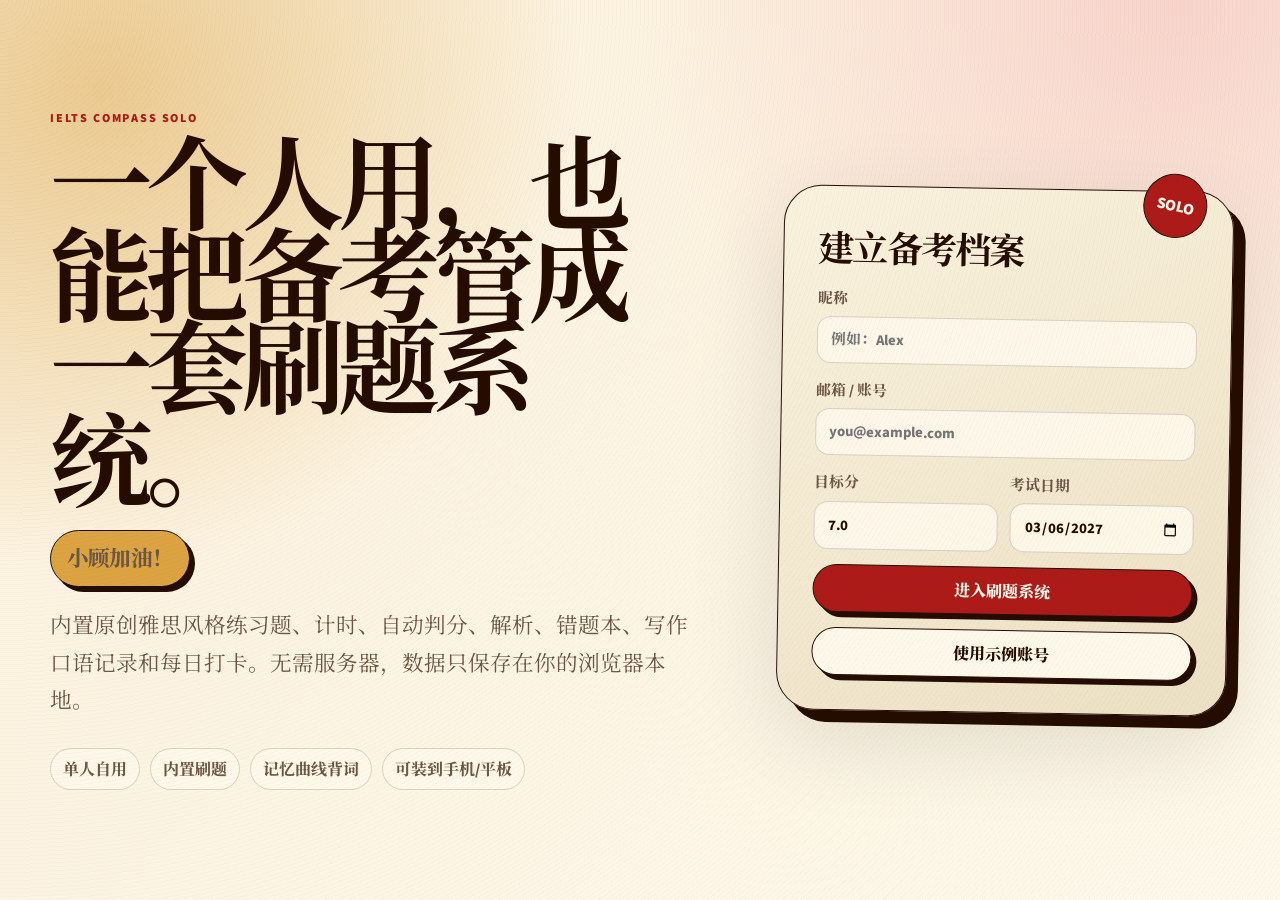
==== ielts-compass-ai-marking-deployable/index.html @ 0c878763 "Add files via upload" ====
<!DOCTYPE html>
<html lang="zh-CN">
<head>
  <meta charset="UTF-8" />
  <meta name="viewport" content="width=device-width, initial-scale=1.0" />
  <meta name="theme-color" content="#f3ead7" />
  <title>IELTS Compass Solo｜单人雅思刷题监督系统</title>
  <link rel="preconnect" href="https://fonts.googleapis.com">
  <link rel="preconnect" href="https://fonts.gstatic.com" crossorigin>
  <link href="https://fonts.googleapis.com/css2?family=Fraunces:opsz,wght@9..144,600;9..144,760&family=Noto+Serif+SC:wght@500;700;900&family=Source+Sans+3:wght@400;520;650;750;850&display=swap" rel="stylesheet">
  <link rel="manifest" href="./manifest.json" />
  <link rel="apple-touch-icon" href="./icon.svg" />
  <link rel="icon" href="./icon.svg" type="image/svg+xml" />
  <link rel="stylesheet" href="./styles.css" />
  <script src="./vocab-data.js"></script>
  <script src="./test-data.js"></script>
</head>
<body>
  <div class="grain" aria-hidden="true"></div>

  <section id="authScreen" class="auth-screen">
    <div class="auth-copy">
      <p class="eyebrow">IELTS Compass Solo</p>
      <h1>一个人用，也能把备考管成一套刷题系统。</h1>
      <p class="slogan">小顾加油！</p>
      <p>内置原创雅思风格练习题、计时、自动判分、解析、错题本、写作口语记录和每日打卡。无需服务器，数据只保存在你的浏览器本地。</p>
      <div class="auth-badges"><span>单人自用</span><span>内置刷题</span><span>记忆曲线背词</span><span>可装到手机/平板</span></div>
    </div>

    <form id="loginForm" class="login-card" autocomplete="on">
      <span class="stamp">SOLO</span>
      <h2>建立备考档案</h2>
      <label>昵称<input id="loginName" type="text" placeholder="例如：Alex" required></label>
      <label>邮箱 / 账号<input id="loginEmail" type="email" placeholder="you@example.com" required></label>
      <div class="two-col">
        <label>目标分<input id="loginBand" type="number" min="0" max="9" step="0.5" value="7.0" required></label>
        <label>考试日期<input id="loginExam" type="date" required></label>
      </div>
      <button type="submit">进入刷题系统</button>
      <button id="demoLogin" class="ghost-btn" type="button">使用示例账号</button>
    </form>
  </section>

  <div id="app" class="app hidden">
    <aside class="sidebar">
      <a class="brand" href="#dashboard" aria-label="IELTS Compass Solo 首页">
        <span class="brand-mark">IC</span>
        <span><strong>IELTS Compass</strong><small>Solo practice</small></span>
      </a>
      <nav aria-label="主要导航">
        <a href="#dashboard">总览</a>
        <a href="#practice">刷题训练</a>
        <a href="#exam">模拟考试</a>
        <a href="#pdfdrill">PDF刷题</a>
        <a href="#vocab">背单词</a>
        <a href="#wrongbook">错题本</a>
        <a href="#output">写作口语</a>
        <a href="#resources">高分链接库</a>
        <a href="#plan">今日计划</a>
        <a href="#timer">倒计时提醒</a>
        <a href="#review">周复盘</a>
      </nav>
      <button id="logoutBtn" class="text-btn" type="button">退出</button>
    </aside>

    <main class="content">
      <header class="mobile-topbar"><strong>IELTS Compass Solo</strong><button id="mobileMenuBtn" type="button">菜单</button></header>

      <section id="dashboard" class="hero-panel panel app-view">
        <div class="home-copy">
          <h2>雅思监督系统</h2>
          <p class="hero-slogan">小顾加油！</p>
          <div class="home-actions" aria-label="快捷入口">
            <a href="#practice">开始刷题</a>
            <a href="#vocab">背单词</a>
            <a href="#plan">今日安排</a>
          </div>
        </div>
        <div class="profile-card"><span id="userInitial">I</span><div><strong id="userName">IELTS Learner</strong><small id="userEmail">local account</small></div></div>
      </section>

      <section class="metric-grid dashboard-only">
        <article class="metric-card countdown-card"><small>距离考试</small><strong id="daysLeft">--</strong><span>天</span></article>
        <article class="metric-card"><small>刷题正确率</small><strong id="accuracyRate">0%</strong><div class="mini-bar"><i id="accuracyBar"></i></div></article>
        <article class="metric-card"><small>错题待消化</small><strong id="wrongCount">0</strong><span>items</span></article>
        <article class="metric-card"><small>今日待复习单词</small><strong id="dueWordCount">0</strong><span>words</span></article>
        <article class="metric-card"><small>本周学习</small><strong id="weeklyMinutes">0</strong><span>min</span></article>
      </section>

      <section id="practice" class="panel practice-panel app-view">
        <div class="section-head">
          <div>
            <h2>刷题训练</h2>
          </div>
          <div class="filter-row">
            <button class="chip active" data-practice="reading" type="button">阅读</button>
            <button class="chip" data-practice="listening" type="button">听力</button>
            <button class="chip" data-practice="vocabulary" type="button">词汇</button>
          </div>
        </div>

        <div class="practice-layout">
          <article class="passage-card">
            <div class="passage-meta"><span id="practiceModule">Reading</span><span id="practiceTimer">00:00</span></div>
            <h3 id="practiceTitle">题组标题</h3>
            <div id="practicePassage" class="passage-text"></div>
            <div class="practice-actions">
              <button id="startPracticeBtn" type="button">开始本组计时</button>
              <button id="resetPracticeBtn" class="ghost-btn" type="button">重置本组</button>
            </div>
          </article>

          <article class="question-card">
            <div class="question-top"><span id="questionIndex">1 / 1</span><strong id="questionType">Multiple choice</strong></div>
            <h3 id="questionText">题目</h3>
            <div id="optionList" class="option-list"></div>
            <div id="answerFeedback" class="answer-feedback"></div>
            <div class="question-actions">
              <button id="submitAnswerBtn" type="button">提交答案</button>
              <button id="nextQuestionBtn" class="ghost-btn" type="button">下一题</button>
            </div>
          </article>
        </div>
      </section>

      <section id="exam" class="panel exam-panel app-view">
        <div class="section-head">
          <div>
            <h2>模拟考试</h2>
          </div>
          <button id="startMockBtn" class="pill-btn" type="button">开始模拟考试</button>
        </div>
        <div class="mock-toolbar">
          <label>选择套题<select id="mockSelect"></select></label>
          <div class="mock-clock"><span>剩余时间</span><strong id="mockTimer">--:--</strong></div>
          <button id="submitMockBtn" class="ghost-btn" type="button">提交并判分</button>
        </div>
        <div id="mockArea" class="mock-area"></div>
        <div id="mockResult" class="mock-result"></div>
      </section>


      <section id="pdfdrill" class="panel pdf-panel app-view">
        <div class="section-head">
          <div>
            <h2>PDF 刷题</h2>
          </div>
          <div class="pdf-mode-tabs"><button class="chip active" data-pdf-mode="reading" type="button">阅读 60min</button><button class="chip" data-pdf-mode="listening" type="button">听力 30min</button><button class="chip" data-pdf-mode="custom" type="button">自定义</button></div>
        </div>
        <div class="pdf-toolbar">
          <label class="file-import">上传 PDF<input id="pdfInput" type="file" accept="application/pdf"></label>
          <label class="file-import">上传音频<input id="pdfAudioInput" type="file" accept="audio/mpeg,audio/mp3,audio/mp4,audio/x-m4a,audio/wav,audio/ogg"></label>
          <div class="pdf-clock"><span>刷题计时</span><strong id="pdfTimer">60:00</strong></div>
          <button id="pdfStartBtn" type="button">开始</button>
          <button id="pdfPauseBtn" class="ghost-btn" type="button">暂停</button>
          <button id="pdfEndBtn" class="text-btn" type="button">结束</button>
        </div>
        <div id="pdfAudioBox" class="pdf-audio-box hidden"></div>
        <div class="pdf-layout">
          <article class="pdf-viewer-card">
            <div class="pdf-page-bar"><button id="pdfPrevBtn" class="ghost-btn" type="button">上一页</button><span id="pdfPageLabel">未上传 PDF</span><button id="pdfNextBtn" class="ghost-btn" type="button">下一页</button></div>
            <iframe id="pdfFrame" title="PDF 预览"></iframe>
            <p class="muted">如果浏览器 PDF 预览不支持指定页跳转，可以用下方页码记录当前进度。</p>
          </article>
          <article class="answer-sheet-card">
            <h3>答题卡</h3>
            <label>题号范围<input id="pdfQuestionCount" type="number" min="1" max="80" value="40"></label>
            <button id="buildAnswerSheetBtn" class="pill-btn" type="button">生成答题卡</button>
            <label>答案 Key（可选）<textarea id="answerKeyInput" rows="5" placeholder="支持：1.B\n2.TRUE\n3.atmosphere 或 B, TRUE, atmosphere"></textarea></label>
            <div id="pdfAnswerSheet" class="pdf-answer-sheet"></div>
            <div class="pdf-actions"><button id="gradePdfBtn" type="button">提交判分</button><button id="savePdfSessionBtn" class="ghost-btn" type="button">保存记录</button></div>
            <div id="pdfResult" class="mock-result"></div>
          </article>
        </div>
      </section>

      <section id="vocab" class="panel vocab-panel app-view">
        <div class="section-head">
          <div>
            <h2>背单词</h2>
          </div>
          <button id="seedWordsBtn" class="pill-btn" type="button">补充雅思核心词</button>
        </div>
        <div class="vocab-layout">
          <article class="word-card">
            <div class="word-meta"><span id="wordStage">Review</span><span id="wordDue">今日待复习 0</span></div>
            <h3 id="wordText">暂无待复习单词</h3>
            <p id="wordMeaning">添加单词或点击补充核心词后开始。</p>
            <p id="wordExample" class="word-example"></p>
            <div class="word-actions">
              <button id="forgotWordBtn" type="button">不认识，明天再来</button>
              <button id="knowWordBtn" class="ghost-btn" type="button">认识，进入下一轮</button>
            </div>
          </article>
          <form id="wordForm" class="word-form" autocomplete="off">
            <label>单词<input id="newWord" type="text" placeholder="例如：allocate" required></label>
            <label>中文含义<input id="newMeaning" type="text" placeholder="分配；拨出" required></label>
            <label>例句<textarea id="newExample" rows="4" placeholder="The government should allocate more funding to public transport."></textarea></label>
            <button type="submit">加入记忆曲线</button>
          </form>
        </div>

        <div class="vocab-import-card">
          <div><strong>导入自己的单词本</strong><span>支持 CSV / TXT / 粘贴：word | 中文 | example，自动去重并加入记忆曲线。</span></div>
          <div class="vocab-import-grid">
            <label class="file-import">上传单词本<input id="vocabImportFile" type="file" accept=".txt,.csv,text/plain,text/csv"></label>
            <textarea id="vocabImportText" rows="6" placeholder="allocate | 分配；拨出 | Governments should allocate more funding.\nsignificant, 显著的, There was a significant increase."></textarea>
            <button id="importVocabBtn" type="button">导入单词</button>
          </div>
          <p id="vocabImportStatus" class="muted">导入后会自动进入记忆曲线复习。</p>
        </div>

        <div class="scribble-pad">
          <div><strong>手写草稿纸</strong><span>一边写一边背，适合默写、造句、画同义词网络</span></div>
          <canvas id="scribbleCanvas" width="900" height="360" aria-label="单词手写草稿纸"></canvas>
          <div class="scribble-actions"><button id="clearScribbleBtn" class="ghost-btn" type="button">清空草稿纸</button></div>
        </div>
        <div id="wordList" class="word-list"></div>
      </section>

      <section id="wrongbook" class="panel wrongbook-panel app-view">
        <div class="section-head"><div><h2>错题本</h2></div><button id="clearMasteredBtn" class="pill-btn" type="button">清理已掌握</button></div>
        <div id="wrongbookList" class="wrongbook-list"></div>
      </section>

      <section id="output" class="panel output-panel app-view">
        <div class="section-head"><div><h2>写作 / 口语</h2></div><button id="newPromptBtn" class="pill-btn" type="button">换一个题目</button></div>
        <div class="output-grid">
          <article class="prompt-card"><span id="outputType">Writing Task 2</span><h3 id="outputPrompt">Prompt</h3><p id="outputHint">Hint</p></article>
          <form id="outputForm" class="output-form">
            <label>练习类型<select id="outputMode"><option>Writing Task 2</option><option>Writing Task 1</option><option>Speaking Part 2</option><option>Speaking Part 3</option></select></label>
            <label>你的答案 / 素材<textarea id="outputText" rows="9" placeholder="在这里写作文、列口语素材，或记录录音后的复盘。"></textarea></label>
            <div class="output-stats"><span id="wordCounter">0 words</span><span id="outputSavedCount">0 条记录</span></div>
            <div class="output-actions">
              <button type="submit">保存输出记录</button>
              <button id="aiMarkBtn" class="pill-btn" type="button">AI 批改</button>
              <button id="aiPolishBtn" class="ghost-btn" type="button">生成高分改写</button>
            </div>
            <p class="ai-setup-note">AI Key 只放在 Vercel / Netlify 环境变量里，前端不会保存密钥。</p>
          </form>
        </div>
        <article id="aiFeedbackPanel" class="ai-feedback-panel" aria-live="polite"></article>
        <div id="outputHistory" class="output-history"></div>
      </section>

      <section id="resources" class="panel resources-panel app-view">
        <div class="section-head"><div><h2>高分链接库</h2></div></div>
        <form id="resourceForm" class="inline-form" autocomplete="off"><input id="resourceName" type="text" placeholder="课程 / 网站名称" required><select id="resourceType"><option>课程</option><option>官方</option><option>刷题</option><option>写作</option><option>口语</option><option>词汇</option></select><input id="resourceUrl" type="url" placeholder="https://" required><button type="submit">添加</button></form>
        <div id="resourceGrid" class="resource-grid"></div>
      </section>

      <section id="plan" class="panel plan-panel app-view">
        <div class="section-head"><div><h2>今日安排</h2></div><button id="loadTemplateBtn" class="pill-btn" type="button">载入高分日程模板</button></div>
        <form id="taskForm" class="task-form" autocomplete="off"><input id="taskTitle" type="text" placeholder="例如：阅读错题二刷 + 解析复盘" required><select id="taskModule"><option>听力</option><option>阅读</option><option>写作</option><option>口语</option><option>词汇</option><option>复盘</option><option>模考</option></select><input id="taskMinutes" type="number" min="5" step="5" value="45" required><button type="submit">添加任务</button></form>
        <div id="taskList" class="task-list"></div>
      </section>

      <section id="timer" class="timer-grid app-view">
        <article class="panel focus-panel"><h2>专注倒计时</h2><div class="timer-display" id="timerDisplay">45:00</div><div class="timer-controls"><button class="pill-btn" data-minutes="25" type="button">25 分钟</button><button class="pill-btn" data-minutes="45" type="button">45 分钟</button><button class="pill-btn" data-minutes="60" type="button">60 分钟</button></div><div class="timer-actions"><button id="startTimerBtn" type="button">开始 / 暂停</button><button id="resetTimerBtn" class="ghost-btn" type="button">重置</button></div></article>
        <article class="panel reminder-panel"><h2>每日提醒</h2><label>提醒时间<input id="reminderTime" type="time" value="20:30"></label><label>提醒文案<input id="reminderText" type="text" value="该交今日雅思打卡了：刷题 + 错题 + 输出记录"></label><button id="enableReminderBtn" type="button">开启浏览器提醒</button><p class="muted" id="reminderStatus">提醒将在当前浏览器本地运行。</p></article>
        <article class="panel checkin-panel"><h2>今日打卡</h2><form id="checkinForm" class="checkin-form" autocomplete="off"><label>学习分钟<input id="checkinMinutes" type="number" min="0" step="5" value="120"></label><label>新增词汇<input id="checkinWords" type="number" min="0" step="1" value="30"></label><label>完成题数<input id="checkinQuestions" type="number" min="0" step="1" value="10"></label><label>证据备注<textarea id="checkinNote" rows="4" placeholder="今天刷了哪些题？错在哪里？明天二刷什么？"></textarea></label><button type="submit">提交打卡</button></form></article>
      </section>

      <section class="panel heatmap-panel dashboard-only"><div class="section-head"><div><h2>30 天热力图</h2></div><span class="db-badge" id="dbStatus">数据库连接中...</span></div><div id="heatmap" class="heatmap" aria-label="30天打卡热力图"></div></section>

      <section class="panel install-panel dashboard-only">
        <div class="section-head">
          <div>
            <h2>手机 / 平板打开</h2>
          </div>
          <button id="installBtn" class="pill-btn" type="button">安装到设备</button>
        </div>
        <div class="install-steps">
          <article><strong>iPhone / iPad</strong><p>Safari 打开网站 → 分享 → 添加到主屏幕。</p></article>
          <article><strong>Android / Chrome</strong><p>Chrome 打开网站 → 菜单 → 安装应用 / 添加到主屏幕。</p></article>
          <article><strong>离线能力</strong><p>首次打开后会缓存核心文件，之后可更快启动。</p></article>
        </div>
      </section>

      <section id="review" class="panel review-panel app-view"><div class="section-head"><div><h2>周复盘</h2></div><button id="exportBtn" class="pill-btn" type="button">导出备份 JSON</button></div><div class="review-grid"><label>本周最有效动作<textarea data-review="wins" rows="5" placeholder="例如：错题二刷比继续刷新题更有效。"></textarea></label><label>最明显失分点<textarea data-review="blockers" rows="5" placeholder="例如：定位词找到了，但同义替换没识别出来。"></textarea></label><label>下周调整<textarea data-review="next" rows="5" placeholder="例如：每晚二刷 5 道错题，作文每两天一篇。"></textarea></label></div><label class="file-import">导入备份 JSON<input id="importInput" type="file" accept="application/json"></label></section>
    </main>
  </div>

  <template id="resourceTemplate"><article class="resource-card"><div><span></span><small></small></div><h3></h3><p></p><a target="_blank" rel="noopener noreferrer">打开资源</a><button class="delete-link" type="button">移除</button></article></template>
  <template id="taskTemplate"><article class="task-item"><button class="task-toggle" type="button" aria-label="切换完成状态"></button><div><strong></strong><p></p></div><time></time><button class="delete-link" type="button">删除</button></article></template>
  <template id="wrongTemplate"><article class="wrong-card"><div><span></span><small></small></div><h3></h3><p></p><strong></strong><button class="pill-btn" type="button">标记已掌握</button></article></template>

  <template id="wordTemplate"><article class="mini-word"><strong></strong><span></span><small></small></article></template>

  <script src="./app.js"></script>
</body>
</html>
---- ielts-compass-ai-marking-deployable/styles.css ----
:root {
  color-scheme: light;
  --ink: oklch(19% 0.052 54);
  --muted: oklch(47% 0.04 61);
  --paper: oklch(96% 0.029 84);
  --paper-2: oklch(91% 0.04 88);
  --cream: oklch(98% 0.02 92);
  --red: oklch(48% 0.18 28);
  --red-soft: oklch(88% 0.06 30);
  --green: oklch(43% 0.09 132);
  --blue: oklch(39% 0.12 250);
  --gold: oklch(75% 0.13 78);
  --rose: oklch(80% 0.09 18);
  --line: color-mix(in oklch, var(--ink), transparent 84%);
  --shadow: 0 28px 90px color-mix(in oklch, var(--ink), transparent 87%);
  --display: "Fraunces", "Noto Serif SC", serif;
  --body: "Source Sans 3", "Noto Serif SC", sans-serif;
  --radius-xl: 38px;
  --radius-lg: 26px;
  --radius-md: 18px;
}

* { box-sizing: border-box; }
html { scroll-behavior: smooth; }
body {
  margin: 0;
  min-height: 100vh;
  color: var(--ink);
  font-family: var(--body);
  background:
    radial-gradient(circle at 8% 10%, color-mix(in oklch, var(--gold), transparent 50%), transparent 30rem),
    radial-gradient(circle at 92% 0%, color-mix(in oklch, var(--rose), transparent 58%), transparent 34rem),
    linear-gradient(135deg, var(--paper), var(--cream));
}
button, input, select, textarea { font: inherit; }
button { cursor: pointer; }
a { color: inherit; }
.hidden { display: none !important; }
.grain {
  position: fixed; inset: 0; z-index: 99; pointer-events: none; opacity: .1;
  background-image: repeating-radial-gradient(circle at 0 0, rgba(70, 43, 18, .24) 0 1px, transparent 1px 4px);
  mix-blend-mode: multiply;
}

.auth-screen {
  min-height: 100vh;
  display: grid;
  grid-template-columns: minmax(0, 1fr) minmax(320px, 450px);
  gap: clamp(32px, 7vw, 110px);
  align-items: center;
  width: min(1180px, calc(100% - 32px));
  margin: 0 auto;
  padding: 44px 0;
}
.auth-copy h1, .hero-panel h2, .section-head h2, .focus-panel h2, .reminder-panel h2, .checkin-panel h2 {
  font-family: var(--display);
  letter-spacing: -.06em;
  line-height: .9;
}
.auth-copy h1 { margin: 0 0 22px; font-size: clamp(3.2rem, 8vw, 7.2rem); }
.auth-copy p:not(.eyebrow) { max-width: 720px; color: var(--muted); font-size: clamp(1.08rem, 1.7vw, 1.35rem); line-height: 1.72; }
.eyebrow { margin: 0 0 12px; color: var(--red); font-weight: 850; letter-spacing: .15em; text-transform: uppercase; font-size: .76rem; }
.auth-badges { display: flex; flex-wrap: wrap; gap: 10px; margin-top: 28px; }
.auth-badges span, .db-badge, .chip {
  border: 1px solid var(--line); border-radius: 999px; padding: 8px 12px; background: color-mix(in oklch, var(--cream), transparent 8%); color: var(--muted); font-weight: 750;
}
.login-card {
  position: relative;
  display: grid;
  gap: 15px;
  padding: clamp(22px, 4vw, 34px);
  border: 1.5px solid var(--ink);
  border-radius: var(--radius-xl);
  background: linear-gradient(150deg, color-mix(in oklch, var(--cream), var(--gold) 8%), var(--paper-2));
  box-shadow: 12px 12px 0 var(--ink), var(--shadow);
  transform: rotate(1deg);
}
.login-card h2 { margin: 0; font-family: var(--display); font-size: 2.25rem; letter-spacing: -.05em; }
.stamp { position: absolute; right: 26px; top: -18px; display: grid; place-items: center; width: 64px; height: 64px; border: 1.5px solid var(--ink); border-radius: 50%; background: var(--red); color: var(--cream); font-weight: 850; transform: rotate(12deg); }
.two-col { display: grid; grid-template-columns: 1fr 1fr; gap: 12px; }
label { display: grid; gap: 7px; color: var(--muted); font-size: .92rem; font-weight: 750; }
input, select, textarea {
  width: 100%; border: 1.25px solid var(--line); border-radius: 14px; background: color-mix(in oklch, var(--cream), transparent 6%);
  color: var(--ink); padding: 12px 13px; outline: none; transition: border-color .18s ease, box-shadow .18s ease, background .18s ease;
}
textarea { resize: vertical; }
input:focus, select:focus, textarea:focus { border-color: var(--red); box-shadow: 0 0 0 4px color-mix(in oklch, var(--red), transparent 86%); background: var(--cream); }
button, .pill-btn, .login-card button, .inline-form button, .task-form button, .checkin-form button, .timer-actions button, .share-actions button, .file-import {
  display: inline-flex; align-items: center; justify-content: center; gap: 8px; min-height: 46px; padding: 11px 18px;
  border: 1.5px solid var(--ink); border-radius: 999px; background: var(--red); color: var(--cream); font-weight: 850;
  box-shadow: 5px 5px 0 var(--ink); transition: transform .18s ease, box-shadow .18s ease, background .18s ease;
}
button:hover, .file-import:hover { transform: translate(-2px, -2px); box-shadow: 8px 8px 0 var(--ink); }
.ghost-btn, .text-btn { background: var(--cream) !important; color: var(--ink) !important; }
.text-btn { box-shadow: none; border-color: var(--line); }

.app { display: grid; grid-template-columns: 250px minmax(0, 1fr); min-height: 100vh; }
.sidebar {
  position: sticky; top: 0; height: 100vh; padding: 24px 18px; border-right: 1px solid var(--line);
  background: color-mix(in oklch, var(--paper), transparent 8%); backdrop-filter: blur(18px); display: flex; flex-direction: column; gap: 26px;
}
.brand { display: inline-flex; align-items: center; gap: 12px; text-decoration: none; }
.brand-mark { display: grid; place-items: center; width: 46px; height: 46px; border: 1.5px solid var(--ink); border-radius: 50%; font-family: var(--display); font-weight: 760; background: var(--gold); box-shadow: 5px 5px 0 var(--ink); }
.brand strong, .brand small { display: block; line-height: 1.05; }
.brand small { color: var(--muted); margin-top: 4px; }
.sidebar nav { display: grid; gap: 8px; }
.sidebar nav a { text-decoration: none; color: var(--muted); padding: 12px 14px; border-radius: 999px; font-weight: 750; }
.sidebar nav a:hover { background: var(--cream); color: var(--red); }
.sidebar .text-btn { margin-top: auto; }
.content { width: min(1180px, calc(100% - 30px)); margin: 0 auto; padding: 26px 0 64px; }
.app-view, .dashboard-only { display: none !important; }
.app-view.active-view { display: block !important; }
.dashboard-only.active-view { display: none !important; }
.timer-grid.app-view.active-view { display: grid !important; }
.panel.active-view, .timer-grid.active-view { animation: viewFade .28s ease both; }
@keyframes viewFade { from { opacity: 0; transform: translateY(10px); } to { opacity: 1; transform: translateY(0); } }
.sidebar nav a.active { background: var(--ink); color: var(--paper); box-shadow: inset 0 0 0 1px color-mix(in oklch, var(--gold), transparent 42%); }
.mobile-topbar { display: none; }
.panel { border: 1.25px solid var(--line); border-radius: var(--radius-xl); background: color-mix(in oklch, var(--cream), transparent 5%); box-shadow: var(--shadow); padding: clamp(20px, 3vw, 32px); margin-bottom: 22px; }
.hero-panel.active-view { min-height: clamp(520px, 72vh, 780px); display: grid !important; grid-template-columns: minmax(0, 1fr) auto; gap: clamp(28px, 6vw, 72px); align-items: center; background: radial-gradient(circle at 16% 18%, color-mix(in oklch, var(--gold), transparent 45%), transparent 28%), linear-gradient(140deg, color-mix(in oklch, var(--gold), var(--cream) 76%), var(--cream)); }
.hero-panel h2 { margin: 0; font-size: clamp(3.4rem, 9vw, 8rem); letter-spacing: -.075em; line-height: .92; max-width: 9em; }
.lead, .section-head p, .muted { color: var(--muted); line-height: 1.55; }
.home-copy { display: grid; gap: clamp(20px, 4vw, 36px); align-content: center; }
.home-actions { display: flex; flex-wrap: wrap; gap: 12px; margin-top: 4px; }
.home-actions a { text-decoration: none; color: var(--paper); background: var(--red); border: 1px solid color-mix(in oklch, var(--red), black 12%); border-radius: 999px; padding: 12px 18px; font-weight: 850; box-shadow: 0 16px 34px color-mix(in oklch, var(--red), transparent 78%); }
.home-actions a:nth-child(2), .home-actions a:nth-child(3) { background: transparent; color: var(--ink); border-color: var(--line); box-shadow: none; }
.section-head { padding-bottom: 12px; border-bottom: 1px solid color-mix(in oklch, var(--line), transparent 28%); }
.section-head .eyebrow, .hero-panel .eyebrow { display: none; }
.section-head p { display: none; }
.profile-card { min-width: 250px; display: flex; align-items: center; gap: 13px; padding: 14px; border: 1.5px solid var(--ink); border-radius: 999px; background: var(--paper); }
.profile-card span { display: grid; place-items: center; width: 52px; height: 52px; border-radius: 50%; background: var(--red); color: var(--cream); font-family: var(--display); font-size: 1.6rem; }
.profile-card small { display: block; color: var(--muted); }
.metric-grid { grid-template-columns: repeat(5, minmax(0, 1fr)); gap: 14px; margin-bottom: 22px; }
.metric-card { min-height: 150px; padding: 22px; border: 1.5px solid var(--ink); border-radius: var(--radius-lg); background: var(--cream); box-shadow: 6px 6px 0 var(--ink); }
.metric-card small { color: var(--muted); font-weight: 750; }
.metric-card strong { display: block; margin-top: 12px; font-family: var(--display); font-size: clamp(2.2rem, 5vw, 4.4rem); line-height: .88; letter-spacing: -.06em; }
.countdown-card { background: var(--red); color: var(--cream); }
.countdown-card small { color: color-mix(in oklch, var(--cream), transparent 20%); }
.mini-bar { height: 10px; border-radius: 999px; background: color-mix(in oklch, var(--ink), transparent 88%); overflow: hidden; margin-top: 17px; }
.mini-bar i { display: block; width: 0%; height: 100%; background: var(--green); border-radius: inherit; transition: width .3s ease; }
.section-head { display: flex; justify-content: space-between; align-items: end; gap: 18px; margin-bottom: 18px; }
.section-head h2 { margin: 0; font-size: clamp(2rem, 4vw, 4rem); }
.score-layout { display: grid; grid-template-columns: 230px 1fr; gap: 24px; align-items: center; }
.score-orbit { display: grid; place-items: center; align-content: center; width: 210px; aspect-ratio: 1; border-radius: 50%; background: radial-gradient(circle, var(--paper) 0 56%, transparent 57%), conic-gradient(var(--green) 252deg, color-mix(in oklch, var(--ink), transparent 86%) 0); }
.score-orbit span { font-family: var(--display); font-size: 3.6rem; font-weight: 760; line-height: .9; }
.score-orbit small { color: var(--muted); font-weight: 850; }
.band-grid { display: grid; grid-template-columns: repeat(4, 1fr); gap: 12px; }
.filter-row { display: flex; flex-wrap: wrap; gap: 8px; justify-content: flex-end; }
.chip { cursor: pointer; box-shadow: none; min-height: auto; color: var(--muted); }
.chip.active { background: var(--ink); color: var(--cream); }
.inline-form, .task-form { display: grid; grid-template-columns: minmax(180px, 1fr) 140px minmax(240px, 1.2fr) auto; gap: 12px; align-items: center; margin-bottom: 20px; }
.task-form { grid-template-columns: minmax(220px, 1fr) 140px 120px auto; }
.resource-grid { display: grid; grid-template-columns: repeat(3, minmax(0, 1fr)); gap: 16px; }
.resource-card { min-height: 240px; display: flex; flex-direction: column; align-items: flex-start; padding: 20px; border: 1.5px solid var(--ink); border-radius: var(--radius-lg); background: var(--cream); box-shadow: 6px 6px 0 var(--ink); }
.resource-card:nth-child(4n+2) { background: color-mix(in oklch, var(--gold), var(--cream) 72%); transform: rotate(-.6deg); }
.resource-card:nth-child(4n+3) { background: color-mix(in oklch, var(--red-soft), var(--cream) 68%); transform: rotate(.6deg); }
.resource-card div { display: flex; align-items: center; gap: 8px; flex-wrap: wrap; }
.resource-card span, .resource-card small { border: 1px solid var(--ink); border-radius: 999px; padding: 4px 9px; font-weight: 850; font-size: .78rem; }
.resource-card small { color: var(--muted); border-color: var(--line); }
.resource-card h3 { margin: 18px 0 8px; font-family: var(--display); font-size: 1.55rem; line-height: 1.05; letter-spacing: -.04em; }
.resource-card p { flex: 1; color: var(--muted); line-height: 1.55; }
.resource-card a { color: var(--blue); font-weight: 850; }
.delete-link { margin-top: 8px; border: 0; box-shadow: none; background: transparent; color: var(--red); padding: 4px; min-height: auto; }
.delete-link:hover { transform: none; box-shadow: none; }
.task-list { display: grid; gap: 12px; }
.task-item { display: grid; grid-template-columns: auto 1fr auto auto; gap: 14px; align-items: center; padding: 15px; border: 1.25px solid var(--line); border-radius: var(--radius-md); background: var(--cream); }
.task-toggle { width: 30px; height: 30px; min-height: auto; padding: 0; border-radius: 50%; background: transparent; box-shadow: none; }
.task-toggle:hover { box-shadow: none; transform: none; }
.task-item.done { background: color-mix(in oklch, var(--green), var(--cream) 88%); }
.task-item.done .task-toggle { background: var(--green); box-shadow: inset 0 0 0 6px var(--cream); }
.task-item.done strong { color: var(--muted); text-decoration: line-through; }
.task-item p, .task-item time { margin: 4px 0 0; color: var(--muted); }
.timer-grid { display: grid; grid-template-columns: 1fr 1fr; gap: 22px; }
.practice-layout { display: grid; grid-template-columns: minmax(0, 1.05fr) minmax(330px, .95fr); gap: 18px; align-items: start; }
.passage-card, .question-card, .prompt-card { padding: 22px; border: 1.5px solid var(--ink); border-radius: var(--radius-lg); background: var(--cream); box-shadow: 6px 6px 0 var(--ink); }
.passage-meta, .question-top { display: flex; justify-content: space-between; gap: 12px; color: var(--muted); font-weight: 850; margin-bottom: 14px; }
.passage-card h3, .question-card h3, .prompt-card h3 { font-family: var(--display); font-size: clamp(1.6rem, 3vw, 2.45rem); line-height: 1.02; letter-spacing: -.045em; margin: 0 0 14px; }
.passage-text { color: var(--muted); line-height: 1.78; font-size: 1.04rem; white-space: pre-line; }
.practice-actions, .question-actions { display: flex; flex-wrap: wrap; gap: 10px; margin-top: 18px; }
.option-list { display: grid; gap: 10px; }
.option-button { justify-content: flex-start; min-height: auto; padding: 13px 14px; border-radius: 16px; background: var(--paper); color: var(--ink); box-shadow: none; text-align: left; }
.option-button:hover, .option-button.selected { background: color-mix(in oklch, var(--gold), var(--cream) 54%); box-shadow: none; transform: translateX(3px); }
.answer-feedback { margin-top: 14px; color: var(--muted); line-height: 1.6; }
.answer-feedback .ok { color: var(--green); font-weight: 850; }
.answer-feedback .bad, .answer-feedback .warn { color: var(--red); font-weight: 850; }
.wrongbook-list { display: grid; grid-template-columns: repeat(2, minmax(0, 1fr)); gap: 14px; }
.wrong-card { padding: 18px; border: 1.5px solid var(--ink); border-radius: var(--radius-lg); background: color-mix(in oklch, var(--red-soft), var(--cream) 68%); box-shadow: 5px 5px 0 var(--ink); }
.wrong-card div { display: flex; gap: 8px; flex-wrap: wrap; color: var(--muted); font-weight: 850; }
.wrong-card h3 { font-family: var(--display); font-size: 1.45rem; line-height: 1.05; letter-spacing: -.04em; }
.wrong-card p, .wrong-card strong { display: block; color: var(--muted); line-height: 1.55; margin-bottom: 12px; }
.output-grid { display: grid; grid-template-columns: minmax(280px, .75fr) minmax(0, 1.25fr); gap: 16px; align-items: start; }
.prompt-card { background: var(--ink); color: var(--cream); }
.prompt-card span { color: var(--gold); font-weight: 850; }
.prompt-card p { color: color-mix(in oklch, var(--cream), transparent 25%); line-height: 1.65; }
.output-form { display: grid; gap: 12px; }
.output-stats { display: flex; justify-content: space-between; color: var(--muted); font-weight: 850; }
.output-actions { display: flex; flex-wrap: wrap; gap: 10px; }
.ai-setup-note { margin: -2px 0 0; color: var(--muted); font-size: .92rem; line-height: 1.45; }
.ai-feedback-panel { margin-top: 16px; padding: 20px; border: 1.5px solid var(--ink); border-radius: var(--radius-lg); background: linear-gradient(135deg, color-mix(in oklch, var(--green), var(--cream) 82%), var(--cream)); box-shadow: 6px 6px 0 var(--ink); }
.ai-feedback-panel.warn { background: color-mix(in oklch, var(--red-soft), var(--cream) 70%); }
.ai-feedback-panel.ok { background: color-mix(in oklch, var(--green), var(--cream) 78%); }
.ai-feedback-empty span, .ai-feedback-head span { color: var(--muted); font-weight: 850; text-transform: uppercase; letter-spacing: .08em; font-size: .78rem; }
.ai-feedback-empty h3 { max-width: 780px; font-family: var(--display); font-size: clamp(1.6rem, 3vw, 2.5rem); line-height: 1.04; letter-spacing: -.045em; margin: 8px 0; }
.ai-feedback-head { display: flex; justify-content: space-between; align-items: center; gap: 12px; margin-bottom: 14px; }
.ai-band { display: grid; grid-template-columns: auto 1fr; gap: 4px 16px; align-items: end; margin-bottom: 16px; }
.ai-band small { grid-column: 1 / -1; color: var(--muted); font-weight: 850; }
.ai-band strong { font-family: var(--display); font-size: clamp(3rem, 8vw, 6rem); line-height: .85; letter-spacing: -.08em; color: var(--red); }
.ai-band p { margin: 0; color: var(--muted); line-height: 1.6; }
.ai-criteria { display: grid; grid-template-columns: repeat(4, minmax(0, 1fr)); gap: 10px; padding: 0; list-style: none; }
.ai-criteria li { padding: 13px; border: 1px solid var(--line); border-radius: var(--radius-md); background: color-mix(in oklch, var(--paper), transparent 10%); }
.ai-criteria strong, .ai-criteria span { display: block; }
.ai-criteria span { margin: 4px 0; font-family: var(--display); font-size: 1.65rem; color: var(--red); }
.ai-feedback-panel section { margin-top: 16px; }
.ai-feedback-panel h3 { font-family: var(--display); letter-spacing: -.035em; margin: 0 0 8px; }
.ai-feedback-panel li { margin-bottom: 8px; line-height: 1.55; color: var(--muted); }
.ai-edits { padding-left: 20px; }
.ai-edits li { padding: 10px 0; border-top: 1px solid var(--line); }
.ai-rewrite { padding: 14px; border-radius: var(--radius-md); background: var(--cream); border: 1px solid var(--line); }
.ai-rewrite p { white-space: pre-line; color: var(--muted); line-height: 1.72; }
.output-history { display: grid; gap: 12px; margin-top: 16px; }
.output-history article { padding: 16px; border: 1px solid var(--line); border-radius: var(--radius-md); background: color-mix(in oklch, var(--paper), transparent 12%); }
.output-history span { color: var(--muted); font-weight: 850; }
.output-history h3 { margin: 8px 0; font-family: var(--display); letter-spacing: -.035em; }
.output-history p { color: var(--muted); line-height: 1.55; }
.vocab-layout { display: grid; grid-template-columns: minmax(320px, .85fr) minmax(0, 1.15fr); gap: 16px; align-items: stretch; }
.word-card, .word-form { padding: 22px; border: 1.5px solid var(--ink); border-radius: var(--radius-lg); background: var(--cream); box-shadow: 6px 6px 0 var(--ink); }
.word-card { background: linear-gradient(150deg, color-mix(in oklch, var(--gold), var(--cream) 62%), var(--cream)); }
.word-meta { display: flex; justify-content: space-between; gap: 12px; color: var(--muted); font-weight: 850; }
.word-card h3 { margin: 18px 0 8px; font-family: var(--display); font-size: clamp(2.8rem, 7vw, 5.4rem); line-height: .88; letter-spacing: -.07em; }
.word-card p { color: var(--muted); line-height: 1.6; }
.word-example { padding-top: 10px; border-top: 1px solid var(--line); }
.word-actions { display: flex; flex-wrap: wrap; gap: 10px; margin-top: 18px; }
.word-form { display: grid; gap: 12px; }
.word-list { display: grid; grid-template-columns: repeat(4, minmax(0, 1fr)); gap: 12px; margin-top: 16px; }
.mini-word { padding: 14px; border: 1px solid var(--line); border-radius: var(--radius-md); background: color-mix(in oklch, var(--paper), transparent 10%); }
.mini-word strong, .mini-word span, .mini-word small { display: block; }
.mini-word strong { font-family: var(--display); font-size: 1.35rem; letter-spacing: -.04em; }
.mini-word span, .mini-word small { color: var(--muted); margin-top: 4px; }
.install-steps { display: grid; grid-template-columns: repeat(3, minmax(0, 1fr)); gap: 14px; }
.install-steps article { padding: 18px; border: 1.25px solid var(--line); border-radius: var(--radius-lg); background: var(--paper); }
.install-steps p { color: var(--muted); line-height: 1.55; margin-bottom: 0; }
.mock-toolbar { display: grid; grid-template-columns: minmax(220px, 1fr) auto auto; gap: 14px; align-items: end; margin-bottom: 18px; }
.mock-clock { display: grid; place-items: center; min-width: 150px; padding: 12px 18px; border: 1.5px solid var(--ink); border-radius: var(--radius-lg); background: var(--red); color: var(--cream); box-shadow: 5px 5px 0 var(--ink); }
.mock-clock span { font-size: .82rem; color: color-mix(in oklch, var(--cream), transparent 22%); }
.mock-clock strong { font-family: var(--display); font-size: 2rem; line-height: 1; }
.mock-area { display: grid; grid-template-columns: repeat(2, minmax(0, 1fr)); gap: 18px; }
.mock-section { padding: 22px; border: 1.5px solid var(--ink); border-radius: var(--radius-lg); background: var(--cream); box-shadow: 6px 6px 0 var(--ink); }
.mock-section-head { display: flex; justify-content: space-between; align-items: center; gap: 12px; color: var(--muted); font-weight: 850; margin-bottom: 12px; }
.mock-section h3 { font-family: var(--display); font-size: 1.8rem; line-height: 1.05; letter-spacing: -.04em; }
.mock-section p { color: var(--muted); line-height: 1.7; }
.audio-script { border-left: 4px solid var(--gold); padding-left: 12px; }
.mock-question { display: grid; gap: 8px; padding: 14px 0; border-top: 1px solid var(--line); }
.mock-question strong { line-height: 1.35; }
.mock-question label { color: var(--ink); font-weight: 650; display: flex; flex-direction: row; align-items: center; gap: 8px; }
.mock-question input { width: auto; }
.mock-result { margin-top: 16px; }
.mock-result h3 { font-family: var(--display); font-size: 2rem; }
.mock-result li { margin-bottom: 12px; line-height: 1.55; }
.mock-result .ok { color: var(--green); }
.mock-result .bad { color: var(--red); }
.scribble-pad { margin-top: 16px; padding: 18px; border: 1.5px solid var(--ink); border-radius: var(--radius-lg); background: color-mix(in oklch, var(--gold), var(--cream) 78%); box-shadow: 6px 6px 0 var(--ink); }
.scribble-pad div:first-child { display: flex; justify-content: space-between; gap: 12px; color: var(--muted); margin-bottom: 12px; }
.scribble-pad strong { color: var(--ink); }
#scribbleCanvas { width: 100%; height: 260px; display: block; border-radius: 18px; border: 1px solid var(--line); background: repeating-linear-gradient(0deg, var(--cream) 0 31px, color-mix(in oklch, var(--ink), transparent 88%) 32px), repeating-linear-gradient(90deg, transparent 0 31px, color-mix(in oklch, var(--ink), transparent 92%) 32px); touch-action: none; }
.scribble-actions { margin-top: 12px; }
.focus-panel { grid-row: span 2; background: var(--ink); color: var(--cream); }
.focus-panel .eyebrow, .focus-panel .muted { color: color-mix(in oklch, var(--gold), var(--cream) 10%); }
.timer-display { margin: 18px 0; font-family: var(--display); font-size: clamp(4.8rem, 12vw, 9rem); letter-spacing: -.08em; line-height: .9; }
.timer-controls, .timer-actions, .share-actions { display: flex; flex-wrap: wrap; gap: 10px; }
.timer-actions button:first-child, .checkin-form button { background: var(--gold); color: var(--ink); }
.reminder-panel, .checkin-panel { display: grid; gap: 14px; }
.checkin-form { display: grid; grid-template-columns: repeat(3, 1fr); gap: 12px; }
.checkin-form label:nth-child(4), .checkin-form button { grid-column: 1 / -1; }
.heatmap { display: grid; grid-template-columns: repeat(15, minmax(22px, 1fr)); gap: 10px; }
.heat-cell { aspect-ratio: 1; border-radius: 10px; background: color-mix(in oklch, var(--ink), transparent 92%); border: 1px solid var(--line); position: relative; }
.heat-cell::after { content: attr(data-day); position: absolute; inset: 0; display: grid; place-items: center; font-size: .72rem; color: var(--muted); }
.heat-cell.level-1 { background: color-mix(in oklch, var(--gold), transparent 45%); }
.heat-cell.level-2 { background: color-mix(in oklch, var(--gold), var(--green) 22%); }
.heat-cell.level-3 { background: var(--green); }
.heat-cell.level-4 { background: var(--red); }
.heat-cell.level-3::after, .heat-cell.level-4::after { color: var(--cream); }
.share-panel textarea { font-family: ui-monospace, SFMono-Regular, Menlo, Consolas, monospace; }
.file-import { position: relative; overflow: hidden; background: var(--cream); color: var(--ink); }
.file-import input { position: absolute; inset: 0; opacity: 0; cursor: pointer; }
.review-grid { display: grid; grid-template-columns: repeat(3, 1fr); gap: 14px; }
.review-grid label { padding: 18px; border: 1.25px solid var(--line); border-radius: var(--radius-lg); background: color-mix(in oklch, var(--paper), transparent 10%); }
.empty { color: var(--muted); padding: 18px; border: 1px dashed var(--line); border-radius: var(--radius-md); }

@media (max-width: 1040px) {
  .app { grid-template-columns: 1fr; }
  .sidebar { position: fixed; inset: 0 auto 0 0; width: 280px; z-index: 50; transform: translateX(-105%); transition: transform .25s ease; box-shadow: var(--shadow); }
  .sidebar.open { transform: translateX(0); }
  .mobile-topbar { position: sticky; top: 0; z-index: 30; display: flex; justify-content: space-between; align-items: center; padding: 12px 0; background: color-mix(in oklch, var(--paper), transparent 8%); backdrop-filter: blur(14px); }
  .metric-grid, .resource-grid, .review-grid { grid-template-columns: repeat(2, minmax(0, 1fr)); }
  .score-layout, .hero-panel.active-view, .timer-grid, .practice-layout, .output-grid, .vocab-layout, .mock-area, .ai-criteria { grid-template-columns: 1fr; }
  .band-grid { grid-template-columns: repeat(2, 1fr); }
}
@media (max-width: 680px) {
  .auth-screen, .metric-grid, .resource-grid, .review-grid, .inline-form, .task-form, .checkin-form, .band-grid, .wrongbook-list, .word-list, .install-steps, .mock-toolbar { grid-template-columns: 1fr; }
  .mock-clock { width: 100%; min-width: 0; }
  .login-card { transform: none; }
  .section-head { display: grid; }
  .hero-panel.active-view { min-height: 68vh; align-items: start; }
  .hero-panel h2 { font-size: clamp(3rem, 18vw, 5.8rem); }
  .home-actions a { width: 100%; text-align: center; }
  .filter-row { justify-content: flex-start; }
  .profile-card { min-width: 0; }
  .heatmap { grid-template-columns: repeat(6, minmax(24px, 1fr)); }
  .score-orbit { width: 180px; }
}
@media (prefers-reduced-motion: reduce) {
  *, *::before, *::after { transition-duration: .01ms !important; animation-duration: .01ms !important; scroll-behavior: auto !important; }
}


/* AI marking upgrade */
body { font-size: clamp(16px, .95vw, 18px); }
.section-head h2 { font-size: clamp(2rem, 4vw, 3.45rem); margin: 0 0 8px; }
.slogan, .hero-slogan {
  width: fit-content;
  margin: 0 0 18px;
  padding: 9px 16px;
  border: 1.5px solid var(--ink);
  border-radius: 999px;
  background: var(--gold);
  color: var(--ink);
  font-family: var(--display);
  font-size: clamp(1.15rem, 2vw, 1.7rem);
  font-weight: 760;
  letter-spacing: -.035em;
  box-shadow: 5px 5px 0 var(--ink);
}
.hero-slogan { width: fit-content; margin: 0; background: var(--paper); color: var(--red); font-size: clamp(1.35rem, 3vw, 2.45rem); box-shadow: 0 18px 40px color-mix(in oklch, var(--gold), transparent 70%); }
.output-actions { display: flex; flex-wrap: wrap; gap: 10px; }
.output-actions button { flex: 1 1 180px; }
.ai-status {
  margin: 0;
  padding: 12px 14px;
  border-radius: 16px;
  background: color-mix(in oklch, var(--gold), transparent 72%);
  color: var(--muted);
  font-weight: 750;
  line-height: 1.55;
}
.ai-status.loading { color: var(--blue); }
.ai-status.ok { color: var(--green); }
.ai-status.warning { color: var(--red); }
.ai-feedback {
  margin-top: 16px;
  padding: clamp(18px, 3vw, 28px);
  border: 1.5px solid var(--ink);
  border-radius: var(--radius-lg);
  background:
    linear-gradient(135deg, color-mix(in oklch, var(--cream), var(--gold) 12%), var(--paper));
  box-shadow: 7px 7px 0 var(--ink);
}
.ai-feedback-head {
  display: flex;
  align-items: center;
  justify-content: space-between;
  gap: 12px;
  margin-bottom: 14px;
  color: var(--muted);
  font-weight: 850;
}
.ai-feedback-head span { color: var(--red); letter-spacing: .14em; text-transform: uppercase; font-size: .78rem; }
.ai-feedback-head strong { font-family: var(--display); font-size: clamp(1.4rem, 3vw, 2.2rem); color: var(--ink); letter-spacing: -.05em; }
.ai-feedback-body { color: var(--ink); line-height: 1.72; }
.ai-feedback-body h3, .ai-feedback-body h4 { font-family: var(--display); letter-spacing: -.04em; margin: 18px 0 8px; }
.ai-feedback-body ul { margin: 8px 0 14px; padding-left: 1.2rem; }
.ai-feedback-body li { margin: 6px 0; }
@media (max-width: 680px) {
  .slogan, .hero-slogan { font-size: 1.1rem; }
  .ai-feedback-head { align-items: flex-start; flex-direction: column; }
}


/* Real listening audio upgrade */
.listening-real { background: linear-gradient(145deg, var(--cream), color-mix(in oklch, var(--gold), var(--cream) 84%)); }
.source-link {
  display: inline-flex;
  align-items: center;
  justify-content: center;
  min-height: 38px;
  padding: 8px 13px;
  border: 1.25px solid var(--ink);
  border-radius: 999px;
  background: var(--paper);
  color: var(--red);
  text-decoration: none;
  font-weight: 850;
  box-shadow: 4px 4px 0 var(--ink);
}
.real-audio-card {
  display: grid;
  gap: 14px;
  margin: 16px 0;
  padding: 18px;
  border: 1.5px solid var(--ink);
  border-radius: var(--radius-lg);
  background: color-mix(in oklch, var(--paper), transparent 4%);
}
.real-audio-card strong { font-family: var(--display); font-size: clamp(1.35rem, 2.6vw, 2rem); letter-spacing: -.045em; color: var(--ink); }
.real-audio-card p { margin: 6px 0 0; }
.audio-upload { justify-self: start; }
.real-audio-card audio { width: 100%; filter: sepia(.08) saturate(.9); }
.audio-meta { display: flex; flex-wrap: wrap; align-items: center; justify-content: space-between; gap: 10px; color: var(--muted); font-weight: 750; }
.audio-meta label { display: inline-flex; grid-template-columns: none; align-items: center; gap: 8px; }
.audio-meta select { width: auto; min-width: 96px; padding: 8px 10px; }
.audio-empty { margin: 0; }
.script-details {
  margin: 14px 0;
  padding: 14px 16px;
  border: 1px dashed var(--line);
  border-radius: var(--radius-md);
  background: color-mix(in oklch, var(--cream), transparent 12%);
}
.script-details summary { cursor: pointer; color: var(--red); font-weight: 850; }
.script-details .ghost-btn { margin-top: 10px; }
@media (max-width: 680px) {
  .mock-section-head { align-items: flex-start; flex-direction: column; }
  .source-link, .audio-upload { width: 100%; }
}


/* Session controls and expanded bank */
.mock-control-strip {
  grid-column: 1 / -1;
  display: flex;
  justify-content: space-between;
  align-items: center;
  gap: 12px;
  margin-bottom: 2px;
  padding: 14px 16px;
  border: 1.5px solid var(--ink);
  border-radius: var(--radius-lg);
  background: var(--gold);
  box-shadow: 5px 5px 0 var(--ink);
}
.mock-control-strip strong { font-family: var(--display); font-size: clamp(1.2rem, 2.2vw, 1.75rem); letter-spacing: -.04em; }
.mock-control-strip div { display: flex; flex-wrap: wrap; gap: 8px; }
.practice-actions .text-btn { background: var(--paper) !important; }
@media (max-width: 680px) {
  .mock-control-strip { align-items: flex-start; flex-direction: column; }
  .mock-control-strip div, .mock-control-strip button { width: 100%; }
}


/* PDF drill and vocab import */
.pdf-mode-tabs, .pdf-toolbar, .pdf-actions { display: flex; flex-wrap: wrap; gap: 10px; align-items: center; }
.pdf-toolbar { margin-bottom: 16px; }
.pdf-clock { display: grid; place-items: center; min-width: 140px; padding: 10px 16px; border: 1.5px solid var(--ink); border-radius: var(--radius-lg); background: var(--red); color: var(--cream); box-shadow: 5px 5px 0 var(--ink); }
.pdf-clock span { font-size: .78rem; opacity: .8; }
.pdf-clock strong { font-family: var(--display); font-size: 1.8rem; line-height: 1; }
.pdf-layout { display: grid; grid-template-columns: minmax(0, 1.25fr) minmax(320px, .75fr); gap: 18px; align-items: start; }
.pdf-viewer-card, .answer-sheet-card, .vocab-import-card { padding: 18px; border: 1.5px solid var(--ink); border-radius: var(--radius-lg); background: var(--cream); box-shadow: 6px 6px 0 var(--ink); }
.pdf-page-bar { display: flex; justify-content: space-between; align-items: center; gap: 10px; margin-bottom: 12px; color: var(--muted); font-weight: 850; }
#pdfFrame { width: 100%; min-height: 680px; border: 1px solid var(--line); border-radius: 18px; background: var(--paper); }
.answer-sheet-card h3 { margin: 0 0 14px; font-family: var(--display); font-size: 2rem; letter-spacing: -.045em; }
.pdf-answer-sheet { display: grid; grid-template-columns: repeat(2, minmax(0, 1fr)); gap: 8px; max-height: 430px; overflow: auto; margin: 12px 0; padding-right: 4px; }
.pdf-answer-sheet label { display: grid; grid-template-columns: 34px 1fr; align-items: center; gap: 8px; }
.pdf-answer-sheet span { color: var(--red); font-weight: 850; }
.pdf-audio-box { display: grid; gap: 8px; margin: 12px 0 16px; padding: 14px; border-radius: var(--radius-md); background: color-mix(in oklch, var(--gold), transparent 72%); }
.pdf-audio-box audio { width: 100%; }
.vocab-import-card { margin-bottom: 16px; background: color-mix(in oklch, var(--gold), var(--cream) 78%); }
.vocab-import-card > div:first-child { display: flex; justify-content: space-between; gap: 12px; color: var(--muted); margin-bottom: 12px; }
.vocab-import-card strong { color: var(--ink); font-family: var(--display); font-size: clamp(1.3rem, 2vw, 1.8rem); letter-spacing: -.04em; }
.vocab-import-grid { display: grid; grid-template-columns: 180px minmax(0, 1fr) auto; gap: 12px; align-items: stretch; }
@media (max-width: 1040px) { .pdf-layout, .vocab-import-grid { grid-template-columns: 1fr; } #pdfFrame { min-height: 520px; } }
@media (max-width: 680px) { .pdf-toolbar > *, .pdf-actions button, .pdf-page-bar button { width: 100%; } .pdf-page-bar { flex-direction: column; align-items: stretch; } .pdf-answer-sheet { grid-template-columns: 1fr; } }
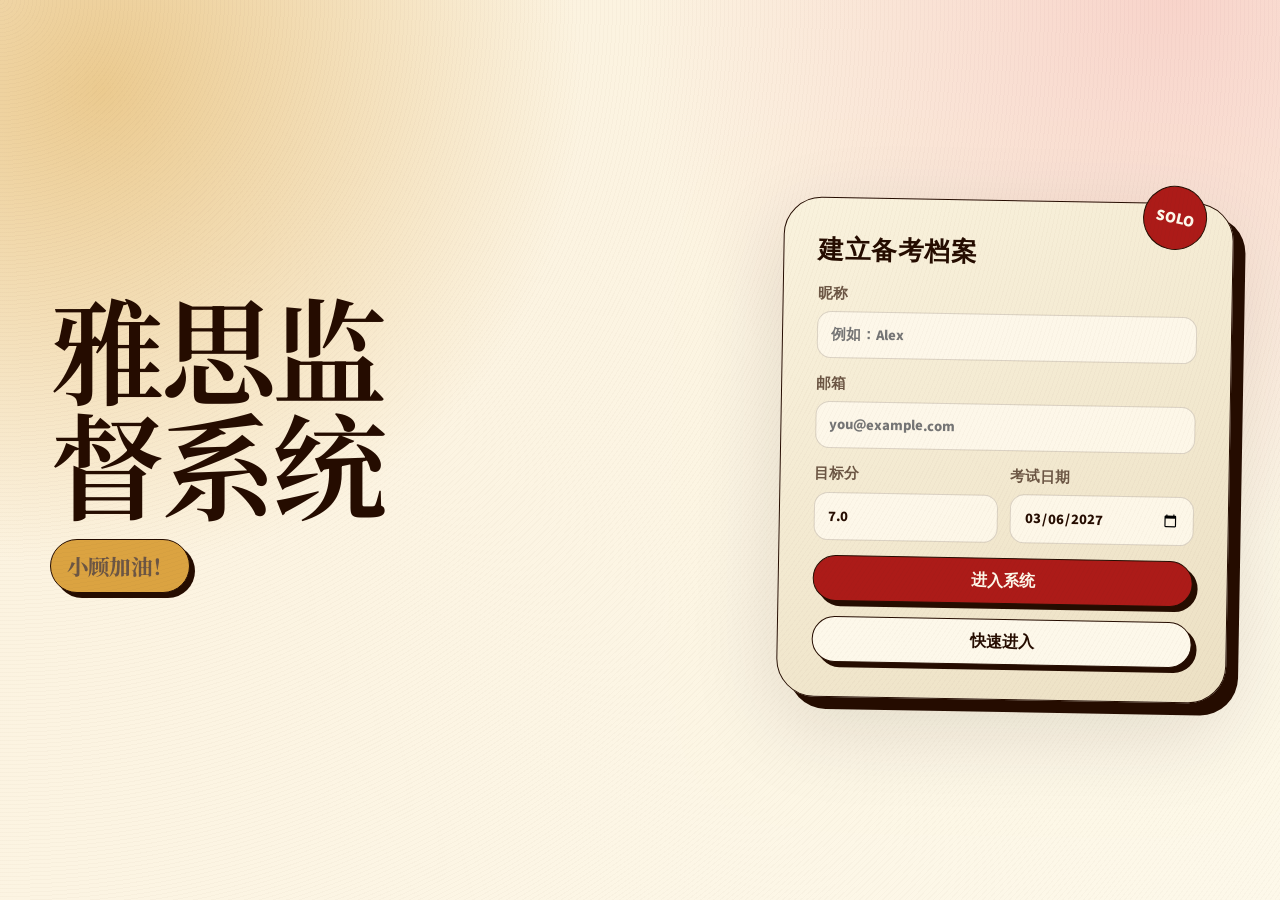
==== commit 0b92c8d9: "Add files via upload" ====
--- a/ielts-compass-ai-marking-deployable/index.html
+++ b/ielts-compass-ai-marking-deployable/index.html
@@ -20,24 +20,20 @@
 
   <section id="authScreen" class="auth-screen">
     <div class="auth-copy">
-      <p class="eyebrow">IELTS Compass Solo</p>
-      <h1>一个人用，也能把备考管成一套刷题系统。</h1>
+      <h1>雅思监督系统</h1>
       <p class="slogan">小顾加油！</p>
-      <p>内置原创雅思风格练习题、计时、自动判分、解析、错题本、写作口语记录和每日打卡。无需服务器，数据只保存在你的浏览器本地。</p>
-      <div class="auth-badges"><span>单人自用</span><span>内置刷题</span><span>记忆曲线背词</span><span>可装到手机/平板</span></div>
     </div>
-
     <form id="loginForm" class="login-card" autocomplete="on">
       <span class="stamp">SOLO</span>
       <h2>建立备考档案</h2>
       <label>昵称<input id="loginName" type="text" placeholder="例如：Alex" required></label>
-      <label>邮箱 / 账号<input id="loginEmail" type="email" placeholder="you@example.com" required></label>
+      <label>邮箱<input id="loginEmail" type="email" placeholder="you@example.com" required></label>
       <div class="two-col">
         <label>目标分<input id="loginBand" type="number" min="0" max="9" step="0.5" value="7.0" required></label>
         <label>考试日期<input id="loginExam" type="date" required></label>
       </div>
-      <button type="submit">进入刷题系统</button>
-      <button id="demoLogin" class="ghost-btn" type="button">使用示例账号</button>
+      <button type="submit">进入系统</button>
+      <button id="demoLogin" class="ghost-btn" type="button">快速进入</button>
     </form>
   </section>
 
--- a/ielts-compass-ai-marking-deployable/styles.css
+++ b/ielts-compass-ai-marking-deployable/styles.css
@@ -13,8 +13,8 @@
   --rose: oklch(80% 0.09 18);
   --line: color-mix(in oklch, var(--ink), transparent 84%);
   --shadow: 0 28px 90px color-mix(in oklch, var(--ink), transparent 87%);
-  --display: "Fraunces", "Noto Serif SC", serif;
-  --body: "Source Sans 3", "Noto Serif SC", sans-serif;
+  --display: "Noto Serif SC", "Songti SC", "STSong", serif;
+  --body: "Source Sans 3", "PingFang SC", "Microsoft YaHei", sans-serif;
   --radius-xl: 38px;
   --radius-lg: 26px;
   --radius-md: 18px;
@@ -57,8 +57,8 @@
   letter-spacing: -.06em;
   line-height: .9;
 }
-.auth-copy h1 { margin: 0 0 22px; font-size: clamp(3.2rem, 8vw, 7.2rem); }
-.auth-copy p:not(.eyebrow) { max-width: 720px; color: var(--muted); font-size: clamp(1.08rem, 1.7vw, 1.35rem); line-height: 1.72; }
+.auth-copy h1 { margin: 0 0 20px; font-size: clamp(3.2rem, 9vw, 7.6rem); line-height: 1; letter-spacing: -.035em; white-space: nowrap; font-weight: 650; }
+.auth-copy p:not(.eyebrow) { max-width: 720px; color: var(--muted); font-size: clamp(1.08rem, 1.7vw, 1.35rem); line-height: 1.55; }
 .eyebrow { margin: 0 0 12px; color: var(--red); font-weight: 850; letter-spacing: .15em; text-transform: uppercase; font-size: .76rem; }
 .auth-badges { display: flex; flex-wrap: wrap; gap: 10px; margin-top: 28px; }
 .auth-badges span, .db-badge, .chip {
@@ -75,7 +75,7 @@
   box-shadow: 12px 12px 0 var(--ink), var(--shadow);
   transform: rotate(1deg);
 }
-.login-card h2 { margin: 0; font-family: var(--display); font-size: 2.25rem; letter-spacing: -.05em; }
+.login-card h2 { margin: 0; font-family: var(--body); font-size: 1.6rem; letter-spacing: .02em; font-weight: 850; }
 .stamp { position: absolute; right: 26px; top: -18px; display: grid; place-items: center; width: 64px; height: 64px; border: 1.5px solid var(--ink); border-radius: 50%; background: var(--red); color: var(--cream); font-weight: 850; transform: rotate(12deg); }
 .two-col { display: grid; grid-template-columns: 1fr 1fr; gap: 12px; }
 label { display: grid; gap: 7px; color: var(--muted); font-size: .92rem; font-weight: 750; }
@@ -117,8 +117,8 @@
 .sidebar nav a.active { background: var(--ink); color: var(--paper); box-shadow: inset 0 0 0 1px color-mix(in oklch, var(--gold), transparent 42%); }
 .mobile-topbar { display: none; }
 .panel { border: 1.25px solid var(--line); border-radius: var(--radius-xl); background: color-mix(in oklch, var(--cream), transparent 5%); box-shadow: var(--shadow); padding: clamp(20px, 3vw, 32px); margin-bottom: 22px; }
-.hero-panel.active-view { min-height: clamp(520px, 72vh, 780px); display: grid !important; grid-template-columns: minmax(0, 1fr) auto; gap: clamp(28px, 6vw, 72px); align-items: center; background: radial-gradient(circle at 16% 18%, color-mix(in oklch, var(--gold), transparent 45%), transparent 28%), linear-gradient(140deg, color-mix(in oklch, var(--gold), var(--cream) 76%), var(--cream)); }
-.hero-panel h2 { margin: 0; font-size: clamp(3.4rem, 9vw, 8rem); letter-spacing: -.075em; line-height: .92; max-width: 9em; }
+.hero-panel.active-view { min-height: clamp(500px, 68vh, 720px); display: grid !important; grid-template-columns: minmax(0, 1fr) auto; gap: clamp(28px, 6vw, 72px); align-items: center; background: radial-gradient(circle at 16% 18%, color-mix(in oklch, var(--gold), transparent 50%), transparent 28%), linear-gradient(140deg, color-mix(in oklch, var(--gold), var(--cream) 80%), var(--cream)); }
+.hero-panel h2 { margin: 0; font-size: clamp(3rem, 6.6vw, 6.4rem); letter-spacing: -.04em; line-height: 1.02; max-width: none; white-space: nowrap; font-weight: 650; }
 .lead, .section-head p, .muted { color: var(--muted); line-height: 1.55; }
 .home-copy { display: grid; gap: clamp(20px, 4vw, 36px); align-content: center; }
 .home-actions { display: flex; flex-wrap: wrap; gap: 12px; margin-top: 4px; }
@@ -301,7 +301,8 @@
   .login-card { transform: none; }
   .section-head { display: grid; }
   .hero-panel.active-view { min-height: 68vh; align-items: start; }
-  .hero-panel h2 { font-size: clamp(3rem, 18vw, 5.8rem); }
+  .hero-panel h2 { font-size: clamp(2.45rem, 13vw, 4.6rem); white-space: normal; }
+  .auth-copy h1 { white-space: normal; font-size: clamp(2.7rem, 15vw, 5rem); }
   .home-actions a { width: 100%; text-align: center; }
   .filter-row { justify-content: flex-start; }
   .profile-card { min-width: 0; }
@@ -330,7 +331,7 @@
   letter-spacing: -.035em;
   box-shadow: 5px 5px 0 var(--ink);
 }
-.hero-slogan { width: fit-content; margin: 0; background: var(--paper); color: var(--red); font-size: clamp(1.35rem, 3vw, 2.45rem); box-shadow: 0 18px 40px color-mix(in oklch, var(--gold), transparent 70%); }
+.hero-slogan { width: fit-content; margin: 0; background: var(--paper); color: var(--red); font-family: var(--body); font-size: clamp(1.2rem, 2vw, 1.65rem); font-weight: 850; letter-spacing: .04em; box-shadow: 0 18px 40px color-mix(in oklch, var(--gold), transparent 76%); }
 .output-actions { display: flex; flex-wrap: wrap; gap: 10px; }
 .output-actions button { flex: 1 1 180px; }
 .ai-status {
@@ -468,3 +469,7 @@
 .vocab-import-grid { display: grid; grid-template-columns: 180px minmax(0, 1fr) auto; gap: 12px; align-items: stretch; }
 @media (max-width: 1040px) { .pdf-layout, .vocab-import-grid { grid-template-columns: 1fr; } #pdfFrame { min-height: 520px; } }
 @media (max-width: 680px) { .pdf-toolbar > *, .pdf-actions button, .pdf-page-bar button { width: 100%; } .pdf-page-bar { flex-direction: column; align-items: stretch; } .pdf-answer-sheet { grid-template-columns: 1fr; } }
+
+/* v9 clean title tuning */
+.auth-copy h1, .hero-panel h2 { text-wrap: balance; }
+.login-card .eyebrow { display: none; }
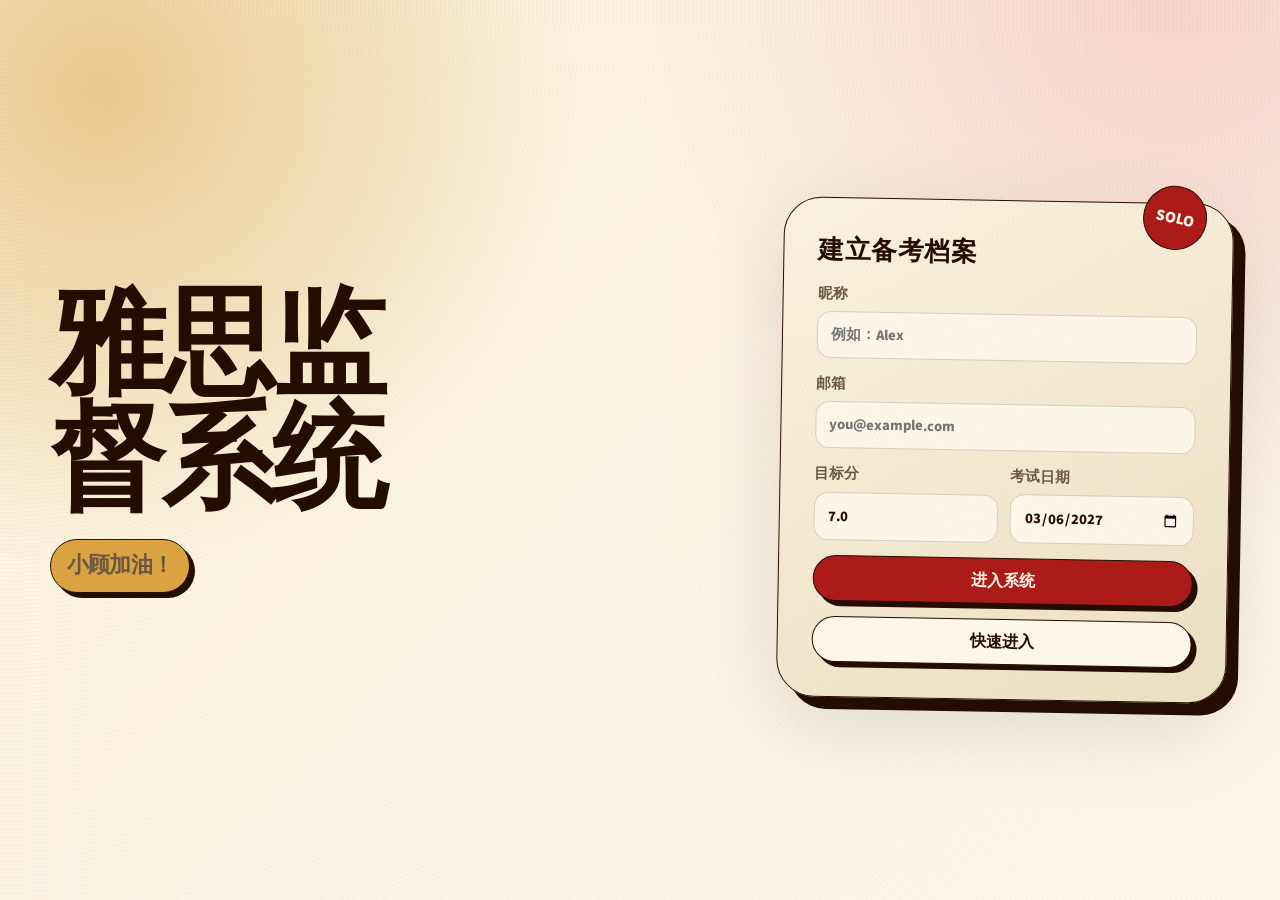
==== commit 8135bc89: "Add files via upload" ====
--- a/ielts-compass-ai-marking-deployable/index.html
+++ b/ielts-compass-ai-marking-deployable/index.html
@@ -13,6 +13,7 @@
   <link rel="icon" href="./icon.svg" type="image/svg+xml" />
   <link rel="stylesheet" href="./styles.css" />
   <script src="./vocab-data.js"></script>
+  <script src="./user-vocab-modules.js"></script>
   <script src="./test-data.js"></script>
 </head>
 <body>
@@ -143,9 +144,32 @@
           </div>
           <div class="pdf-mode-tabs"><button class="chip active" data-pdf-mode="reading" type="button">阅读 60min</button><button class="chip" data-pdf-mode="listening" type="button">听力 30min</button><button class="chip" data-pdf-mode="custom" type="button">自定义</button></div>
         </div>
+        <div class="test-import-card">
+          <div>
+            <strong>真题套题导入</strong>
+            <span>可单套导入，也可批量自动分组</span>
+          </div>
+          <form id="testBundleForm" class="test-bundle-form">
+            <label>套题名称<input id="testBundleName" type="text" placeholder="例如：Test 1 / Cambridge 18 Test 1"></label>
+            <label class="file-import">选择 PDF<input id="testBundlePdf" type="file" accept="application/pdf"></label>
+            <label class="file-import">选择音频<input id="testBundleAudio" type="file" accept="audio/mpeg,audio/mp3,audio/mp4,audio/x-m4a,audio/wav,audio/ogg" multiple></label>
+            <button type="submit">生成套题卡片</button>
+          </form>
+          <form id="bulkBundleForm" class="bulk-bundle-form">
+            <label class="file-import">批量选择 PDF<input id="bulkBundlePdf" type="file" accept="application/pdf" multiple></label>
+            <label class="file-import">批量选择音频<input id="bulkBundleAudio" type="file" accept="audio/mpeg,audio/mp3,audio/mp4,audio/x-m4a,audio/wav,audio/ogg" multiple></label>
+            <button type="submit">自动分组导入</button>
+          </form>
+          <form id="folderBundleForm" class="bulk-bundle-form folder-bundle-form">
+            <label class="file-import">选择音频总文件夹<input id="folderBundleAudio" type="file" accept="audio/mpeg,audio/mp3,audio/mp4,audio/x-m4a,audio/wav,audio/ogg" webkitdirectory directory multiple></label>
+            <button type="submit">按文件夹匹配音频</button>
+          </form>
+          <p id="bulkBundleStatus" class="muted">PDF 可以批量选；音频可以批量选文件，也可以选择“音频4-19”总文件夹。系统会按 剑4 /【4】/Cambridge 4 / 真题4 自动配对。</p>
+          <div id="testBundleList" class="test-bundle-list"></div>
+        </div>
         <div class="pdf-toolbar">
-          <label class="file-import">上传 PDF<input id="pdfInput" type="file" accept="application/pdf"></label>
-          <label class="file-import">上传音频<input id="pdfAudioInput" type="file" accept="audio/mpeg,audio/mp3,audio/mp4,audio/x-m4a,audio/wav,audio/ogg"></label>
+          <label class="file-import">单独上传 PDF<input id="pdfInput" type="file" accept="application/pdf"></label>
+          <label class="file-import">单独上传音频<input id="pdfAudioInput" type="file" accept="audio/mpeg,audio/mp3,audio/mp4,audio/x-m4a,audio/wav,audio/ogg"></label>
           <div class="pdf-clock"><span>刷题计时</span><strong id="pdfTimer">60:00</strong></div>
           <button id="pdfStartBtn" type="button">开始</button>
           <button id="pdfPauseBtn" class="ghost-btn" type="button">暂停</button>
@@ -178,22 +202,55 @@
           <button id="seedWordsBtn" class="pill-btn" type="button">补充雅思核心词</button>
         </div>
         <div class="vocab-layout">
-          <article class="word-card">
+          <article class="word-card momo-review-card" data-card-state="front">
             <div class="word-meta"><span id="wordStage">Review</span><span id="wordDue">今日待复习 0</span></div>
-            <h3 id="wordText">暂无待复习单词</h3>
-            <p id="wordMeaning">添加单词或点击补充核心词后开始。</p>
-            <p id="wordExample" class="word-example"></p>
+            <div class="review-progress"><span id="wordProgressBar"></span></div>
+            <div class="review-face review-front">
+              <small class="review-kicker">先回忆含义，再点开答案</small>
+              <h3 id="wordText">暂无待复习单词</h3>
+              <button id="showMeaningBtn" class="pill-btn reveal-btn" type="button">显示释义</button>
+            </div>
+            <div class="review-face review-back hidden">
+              <small class="review-kicker">释义 / 例句</small>
+              <p id="wordMeaning">添加单词或点击补充核心词后开始。</p>
+              <p id="wordExample" class="word-example"></p>
+            </div>
             <div class="word-actions">
-              <button id="forgotWordBtn" type="button">不认识，明天再来</button>
-              <button id="knowWordBtn" class="ghost-btn" type="button">认识，进入下一轮</button>
-            </div>
-          </article>
-          <form id="wordForm" class="word-form" autocomplete="off">
-            <label>单词<input id="newWord" type="text" placeholder="例如：allocate" required></label>
-            <label>中文含义<input id="newMeaning" type="text" placeholder="分配；拨出" required></label>
-            <label>例句<textarea id="newExample" rows="4" placeholder="The government should allocate more funding to public transport."></textarea></label>
-            <button type="submit">加入记忆曲线</button>
-          </form>
+              <button id="forgotWordBtn" type="button">不认识</button>
+              <button id="fuzzyWordBtn" class="ghost-btn" type="button">模糊</button>
+              <button id="knowWordBtn" class="ghost-btn" type="button">认识</button>
+            </div>
+          </article>
+          <details class="word-form word-form-details">
+            <summary>手动添加自己的单词</summary>
+            <form id="wordForm" class="word-form-inner" autocomplete="off">
+              <label>单词<input id="newWord" type="text" placeholder="例如：allocate" required></label>
+              <label>中文含义<input id="newMeaning" type="text" placeholder="分配；拨出" required></label>
+              <label>例句<textarea id="newExample" rows="3" placeholder="The government should allocate more funding to public transport."></textarea></label>
+              <button type="submit">加入记忆曲线</button>
+            </form>
+          </details>
+        </div>
+
+
+        <div class="vocab-pdf-card vocab-module-board">
+          <div class="vocab-pdf-head">
+            <div><strong>List 模块背诵</strong><span id="vocabModuleSummary">按 List 勾选、标重点、加入记忆曲线</span></div>
+            <small id="vocabModuleCount">已提取 3633 个词</small>
+          </div>
+          <div id="vocabModuleTabs" class="vocab-module-tabs" aria-label="单词 List 模块"></div>
+          <div id="vocabModuleWords" class="vocab-module-words"></div>
+          <div class="vocab-pdf-grid vocab-pdf-links">
+            <a href="./pdf-assets/list1~10.pdf" target="_blank" rel="noopener noreferrer">原 PDF：List 1-10</a>
+            <a href="./pdf-assets/list11~16.pdf" target="_blank" rel="noopener noreferrer">原 PDF：List 11-16</a>
+            <a href="./pdf-assets/list17~27.pdf" target="_blank" rel="noopener noreferrer">原 PDF：List 17-27</a>
+            <a href="./pdf-assets/list28~37.pdf" target="_blank" rel="noopener noreferrer">原 PDF：List 28-37</a>
+            <a href="./pdf-assets/list38~47.pdf" target="_blank" rel="noopener noreferrer">原 PDF：List 38-47</a>
+            <a href="./pdf-assets/list48~56.pdf" target="_blank" rel="noopener noreferrer">原 PDF：List 48-56</a>
+            <a href="./pdf-assets/list57~63.pdf" target="_blank" rel="noopener noreferrer">原 PDF：List 57-63</a>
+            <a href="./pdf-assets/英译中.pdf" target="_blank" rel="noopener noreferrer">英译中</a>
+            <a href="./pdf-assets/中译英.pdf" target="_blank" rel="noopener noreferrer">中译英</a>
+          </div>
         </div>
 
         <div class="vocab-import-card">
--- a/ielts-compass-ai-marking-deployable/styles.css
+++ b/ielts-compass-ai-marking-deployable/styles.css
@@ -13,7 +13,7 @@
   --rose: oklch(80% 0.09 18);
   --line: color-mix(in oklch, var(--ink), transparent 84%);
   --shadow: 0 28px 90px color-mix(in oklch, var(--ink), transparent 87%);
-  --display: "Noto Serif SC", "Songti SC", "STSong", serif;
+  --display: "Source Sans 3", "PingFang SC", "Microsoft YaHei", sans-serif;
   --body: "Source Sans 3", "PingFang SC", "Microsoft YaHei", sans-serif;
   --radius-xl: 38px;
   --radius-lg: 26px;
@@ -33,6 +33,7 @@
     linear-gradient(135deg, var(--paper), var(--cream));
 }
 button, input, select, textarea { font: inherit; }
+h1, h2, h3, h4, p, span, strong, small, a, button, input, textarea, label { max-width: 100%; overflow-wrap: anywhere; word-break: break-word; }
 button { cursor: pointer; }
 a { color: inherit; }
 .hidden { display: none !important; }
@@ -222,15 +223,35 @@
 .output-history span { color: var(--muted); font-weight: 850; }
 .output-history h3 { margin: 8px 0; font-family: var(--display); letter-spacing: -.035em; }
 .output-history p { color: var(--muted); line-height: 1.55; }
-.vocab-layout { display: grid; grid-template-columns: minmax(320px, .85fr) minmax(0, 1.15fr); gap: 16px; align-items: stretch; }
-.word-card, .word-form { padding: 22px; border: 1.5px solid var(--ink); border-radius: var(--radius-lg); background: var(--cream); box-shadow: 6px 6px 0 var(--ink); }
-.word-card { background: linear-gradient(150deg, color-mix(in oklch, var(--gold), var(--cream) 62%), var(--cream)); }
+.vocab-layout { display: grid; grid-template-columns: minmax(0, 1fr); gap: 16px; align-items: stretch; }
+.word-card, .word-form { padding: clamp(16px, 4vw, 26px); border: 1.5px solid var(--ink); border-radius: var(--radius-lg); background: var(--cream); box-shadow: 6px 6px 0 var(--ink); }
+.word-card { overflow: hidden; min-height: clamp(360px, 62vh, 560px); background: linear-gradient(150deg, color-mix(in oklch, var(--gold), var(--cream) 62%), var(--cream)); display: grid; gap: 14px; align-content: start; }
 .word-meta { display: flex; justify-content: space-between; gap: 12px; color: var(--muted); font-weight: 850; }
-.word-card h3 { margin: 18px 0 8px; font-family: var(--display); font-size: clamp(2.8rem, 7vw, 5.4rem); line-height: .88; letter-spacing: -.07em; }
-.word-card p { color: var(--muted); line-height: 1.6; }
+.word-card h3 { margin: clamp(18px, 5vw, 34px) 0 12px; font-family: var(--body); font-size: clamp(2.4rem, 12vw, 6.2rem); line-height: .98; letter-spacing: -.055em; overflow-wrap: anywhere; word-break: break-word; hyphens: auto; text-wrap: balance; }
+.word-card p { color: var(--muted); line-height: 1.65; font-size: clamp(1rem, 2.2vw, 1.25rem); }
 .word-example { padding-top: 10px; border-top: 1px solid var(--line); }
-.word-actions { display: flex; flex-wrap: wrap; gap: 10px; margin-top: 18px; }
+
+.review-progress { height: 10px; border: 1px solid var(--line); border-radius: 999px; background: color-mix(in oklch, var(--paper), transparent 8%); overflow: hidden; }
+.review-progress span { display: block; width: 0; height: 100%; border-radius: inherit; background: var(--red); transition: width .28s ease; }
+.review-face { min-height: clamp(190px, 35vh, 320px); display: grid; align-content: center; }
+.review-kicker { color: var(--muted); font-weight: 900; letter-spacing: .04em; text-transform: uppercase; }
+.reveal-btn { justify-self: start; margin-top: 10px; }
+.review-back { align-content: start; padding-top: clamp(12px, 3vw, 24px); }
+.review-back #wordMeaning { color: var(--ink); font-weight: 850; }
+.momo-review-card[data-card-state="front"] .word-actions { opacity: .45; }
+.momo-review-card[data-card-state="front"] .word-actions button { pointer-events: none; }
+.momo-review-card[data-card-state="back"] .word-actions { opacity: 1; }
+
+.word-actions { display: grid; grid-template-columns: repeat(3, minmax(0, 1fr)); gap: 10px; margin-top: auto; }
 .word-form { display: grid; gap: 12px; }
+.word-form-details { padding: 0; overflow: hidden; }
+.word-form-details summary { cursor: pointer; padding: 14px 18px; font-weight: 900; color: var(--ink); list-style: none; }
+.word-form-details summary::-webkit-details-marker { display: none; }
+.word-form-inner { display: grid; gap: 12px; padding: 0 18px 18px; }
+.word-form-details { padding: 0; overflow: hidden; }
+.word-form-details summary { cursor: pointer; padding: 14px 18px; font-weight: 900; color: var(--ink); list-style: none; }
+.word-form-details summary::-webkit-details-marker { display: none; }
+.word-form-inner { display: grid; gap: 12px; padding: 0 18px 18px; }
 .word-list { display: grid; grid-template-columns: repeat(4, minmax(0, 1fr)); gap: 12px; margin-top: 16px; }
 .mini-word { padding: 14px; border: 1px solid var(--line); border-radius: var(--radius-md); background: color-mix(in oklch, var(--paper), transparent 10%); }
 .mini-word strong, .mini-word span, .mini-word small { display: block; }
@@ -473,3 +494,62 @@
 /* v9 clean title tuning */
 .auth-copy h1, .hero-panel h2 { text-wrap: balance; }
 .login-card .eyebrow { display: none; }
+
+
+/* v11: PDF materials live inside vocab */
+.vocab-pdf-card { margin: 18px 0 16px; padding: 18px; border: 1.5px solid var(--ink); border-radius: var(--radius-lg); background: color-mix(in oklch, var(--red-soft), var(--cream) 76%); box-shadow: 6px 6px 0 var(--ink); }
+.vocab-pdf-head { display: flex; justify-content: space-between; align-items: end; gap: 12px; margin-bottom: 14px; }
+.vocab-pdf-head div { display: grid; gap: 3px; }
+.vocab-pdf-head strong { color: var(--ink); font-family: var(--body); font-size: clamp(1.15rem, 2vw, 1.55rem); font-weight: 900; letter-spacing: -.02em; }
+.vocab-pdf-head span, .vocab-pdf-head small { color: var(--muted); font-weight: 700; }
+.vocab-pdf-grid { display: grid; grid-template-columns: repeat(3, minmax(0, 1fr)); gap: 10px; }
+.vocab-pdf-grid a { display: flex; align-items: center; justify-content: space-between; min-height: 46px; padding: 11px 13px; border: 1px solid var(--line); border-radius: 14px; background: var(--paper); color: var(--ink); text-decoration: none; font-weight: 850; }
+.vocab-pdf-grid a::after { content: '打开'; color: var(--red); font-size: .78rem; }
+@media (max-width: 680px) { .vocab-pdf-head { display: grid; } .vocab-pdf-grid { grid-template-columns: 1fr; } }
+
+
+/* v12: modular PDF vocabulary list */
+.vocab-module-board { display: grid; gap: 14px; }
+.vocab-module-tabs { display: flex; gap: 8px; overflow-x: auto; padding: 3px 0 8px; scroll-snap-type: x proximity; }
+.vocab-module-tabs button { flex: 0 0 auto; display: grid; gap: 3px; min-width: 92px; padding: 10px 12px; border: 1px solid var(--line); border-radius: 14px; background: var(--paper); color: var(--ink); text-align: left; font-weight: 850; scroll-snap-align: start; }
+.vocab-module-tabs button.active { background: var(--ink); color: var(--cream); border-color: var(--ink); }
+.vocab-module-tabs small { color: inherit; opacity: .72; }
+.vocab-module-words { display: grid; gap: 12px; }
+.vocab-module-toolbar { display: flex; justify-content: space-between; align-items: center; gap: 12px; padding: 14px; border: 1px solid var(--line); border-radius: 16px; background: color-mix(in oklch, var(--paper), transparent 8%); }
+.vocab-module-toolbar div { display: grid; gap: 3px; }
+.vocab-module-toolbar strong { font-family: var(--body); font-size: 1.25rem; font-weight: 900; letter-spacing: -.02em; }
+.vocab-module-toolbar span { color: var(--muted); font-weight: 700; }
+.vocab-module-toolbar button, .word-add { border: 1px solid var(--ink); background: var(--red); color: var(--cream); border-radius: 999px; padding: 9px 12px; font-weight: 850; }
+.module-word-grid { display: grid; grid-template-columns: repeat(2, minmax(0, 1fr)); gap: 10px; max-height: min(62vh, 680px); overflow: auto; padding-right: 4px; }
+.module-word { display: grid; grid-template-columns: auto minmax(0, 1fr) auto; grid-template-areas: "check body star" "check body add"; gap: 8px 10px; align-items: start; padding: 12px; border: 1px solid var(--line); border-radius: 16px; background: var(--paper); cursor: pointer; transition: transform .18s ease, background .18s ease, border-color .18s ease; }
+.module-word:hover { transform: translateY(-1px); border-color: color-mix(in oklch, var(--red), var(--line) 35%); }
+.module-word.is-done { background: color-mix(in oklch, var(--green), var(--paper) 82%); }
+.module-word.is-starred { box-shadow: inset 4px 0 0 var(--red); }
+.word-check { grid-area: check; width: 28px; height: 28px; border-radius: 9px; padding: 0; display: grid; place-items: center; background: var(--cream); color: var(--green); border: 1.5px solid var(--ink); font-weight: 900; }
+.module-word div { grid-area: body; display: grid; gap: 4px; min-width: 0; }
+.module-word strong { font-family: var(--body); font-size: 1.02rem; line-height: 1.25; letter-spacing: -.01em; overflow-wrap: anywhere; }
+.module-word span { color: var(--muted); line-height: 1.45; }
+.module-word small { color: color-mix(in oklch, var(--muted), transparent 14%); font-weight: 700; }
+.word-star { grid-area: star; border: 0; background: transparent; color: var(--red); padding: 0; font-size: 1.2rem; line-height: 1; }
+.word-add { grid-area: add; padding: 6px 9px; font-size: .78rem; background: var(--cream); color: var(--ink); white-space: nowrap; }
+.vocab-pdf-links { margin-top: 4px; }
+@media (max-width: 900px) { .module-word-grid { grid-template-columns: 1fr; max-height: none; } .vocab-module-toolbar { display: grid; } .word-actions { grid-template-columns: 1fr; } .review-face { min-height: 210px; } }
+
+
+/* v13: real-test bundle import */
+.test-import-card { margin: 0 0 18px; padding: 18px; border: 1.5px solid var(--ink); border-radius: var(--radius-lg); background: linear-gradient(135deg, color-mix(in oklch, var(--gold), var(--cream) 70%), color-mix(in oklch, var(--red-soft), var(--cream) 78%)); box-shadow: 6px 6px 0 var(--ink); }
+.test-import-card > div:first-child { display: flex; justify-content: space-between; gap: 12px; align-items: end; margin-bottom: 14px; }
+.test-import-card strong { font-family: var(--display); font-size: clamp(1.35rem, 2vw, 1.9rem); letter-spacing: -.04em; }
+.test-import-card span, .test-import-card small { color: var(--muted); font-weight: 750; }
+.test-bundle-form, .bulk-bundle-form { display: grid; grid-template-columns: minmax(180px, 1fr) auto auto auto; gap: 10px; align-items: end; }
+.bulk-bundle-form { grid-template-columns: 1fr 1fr auto; margin-top: 10px; padding-top: 10px; border-top: 1px dashed var(--line); }
+.test-bundle-list { display: grid; gap: 10px; margin-top: 14px; }
+.test-bundle-card { display: flex; justify-content: space-between; gap: 12px; align-items: center; padding: 12px; border: 1px solid var(--line); border-radius: 16px; background: var(--paper); }
+.test-bundle-card.active { outline: 2px solid var(--red); background: color-mix(in oklch, var(--paper), var(--gold) 18%); }
+.test-bundle-card div:first-child { display: grid; gap: 3px; min-width: 0; }
+.test-bundle-card strong { font-family: var(--body); font-size: 1rem; letter-spacing: 0; font-weight: 850; }
+.test-bundle-actions { display: flex; gap: 8px; flex-wrap: wrap; justify-content: end; }
+.pdf-audio-track { display: grid; gap: 6px; }
+@media (max-width: 900px) { .test-bundle-form, .bulk-bundle-form { grid-template-columns: 1fr; } .test-bundle-card, .test-import-card > div:first-child { display: grid; } .test-bundle-actions { justify-content: start; } }
+
+.folder-bundle-form { grid-template-columns: 1fr auto; background: color-mix(in oklch, var(--paper), transparent 18%); padding: 10px; border-radius: 14px; }
